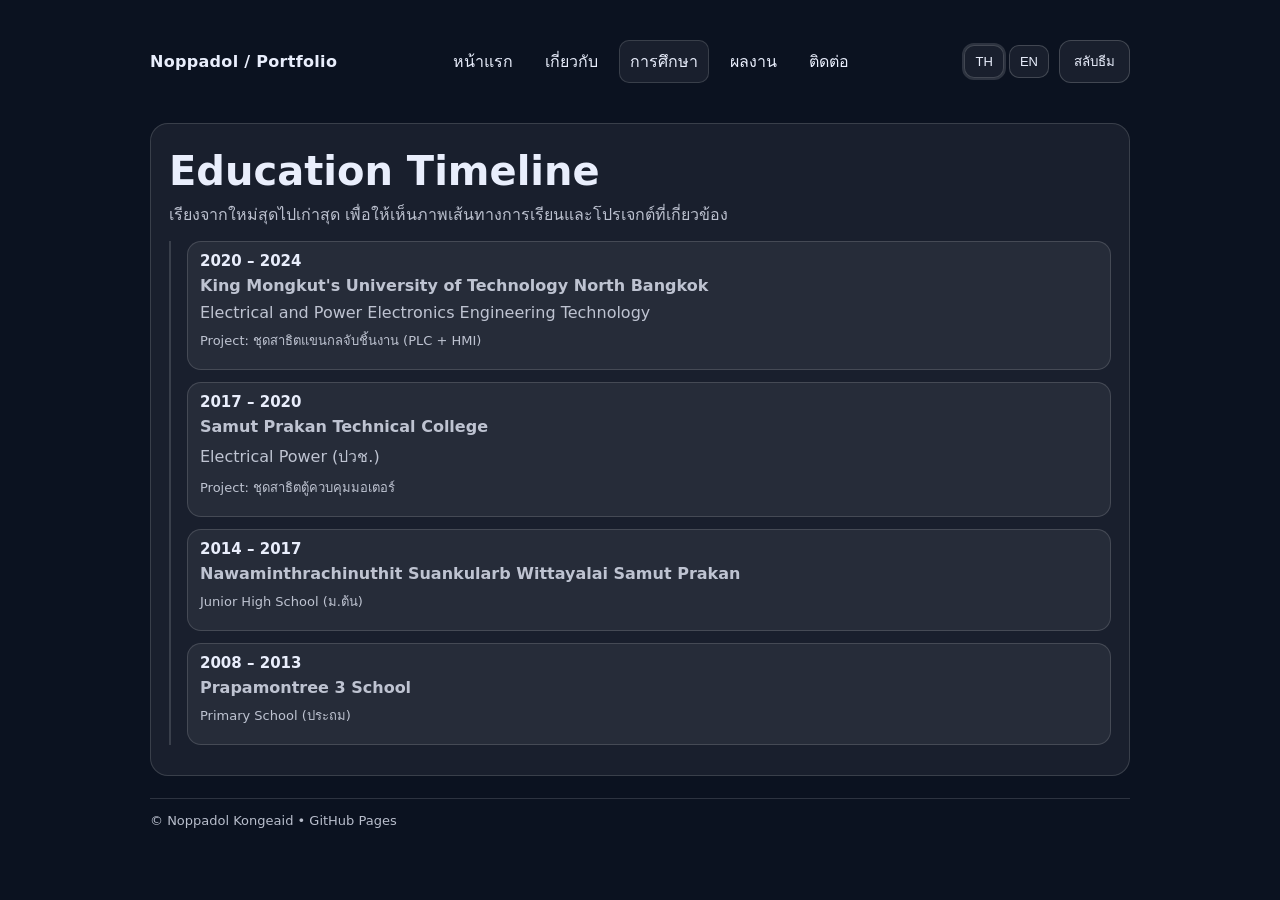
==== education.html @ ea0f9d46 "update: consistent education page + nav i18n" ====
<!doctype html>
<html lang="th">
<head>
  <meta charset="utf-8" />
  <meta name="viewport" content="width=device-width, initial-scale=1" />
  <title>Education | Noppadol</title>
  <link rel="stylesheet" href="./styles.css" />
</head>
<body>
  <div class="container">
    <div class="nav">
      <div class="brand">Noppadol / Portfolio</div>

      <div class="navlinks">
        <a class="link" href="./index.html" data-i18n="home">Home</a>
        <a class="link" href="./about.html" data-i18n="about">About</a>
        <a class="link" href="./education.html" data-i18n="education">Education</a>
        <a class="link" href="./projects.html" data-i18n="projects">Projects</a>
        <a class="link" href="./contact.html" data-i18n="contact">Contact</a>
      </div>

      <div class="nav-right">
        <div class="lang">
          <button class="btn btn-sm" id="thBtn" type="button">TH</button>
          <button class="btn btn-sm" id="enBtn" type="button">EN</button>
        </div>
        <button class="btn" id="themeBtn" type="button">สลับธีม</button>
      </div>
    </div>

    <div class="hero" style="grid-template-columns:1fr;">
      <div class="card">

        <!-- TH -->
        <div class="i18n i18n-th">
          <h1>Education Timeline</h1>
          <p>เรียงจากใหม่สุดไปเก่าสุด เพื่อให้เห็นภาพเส้นทางการเรียนและโปรเจกต์ที่เกี่ยวข้อง</p>

          <div class="timeline">
            <div class="timeline-item">
              <h3>2020 – 2024</h3>
              <p><b>King Mongkut's University of Technology North Bangkok</b></p>
              <p>Electrical and Power Electronics Engineering Technology</p>
              <p class="muted">Project: ชุดสาธิตแขนกลจับชิ้นงาน (PLC + HMI)</p>
            </div>

            <div class="timeline-item">
              <h3>2017 – 2020</h3>
              <p><b>Samut Prakan Technical College</b></p>
              <p>Electrical Power (ปวช.)</p>
              <p class="muted">Project: ชุดสาธิตตู้ควบคุมมอเตอร์</p>
            </div>

            <div class="timeline-item">
              <h3>2014 – 2017</h3>
              <p><b>Nawaminthrachinuthit Suankularb Wittayalai Samut Prakan</b></p>
              <p class="muted">Junior High School (ม.ต้น)</p>
            </div>

            <div class="timeline-item">
              <h3>2008 – 2013</h3>
              <p><b>Prapamontree 3 School</b></p>
              <p class="muted">Primary School (ประถม)</p>
            </div>
          </div>
        </div>

        <!-- EN -->
        <div class="i18n i18n-en">
          <h1>Education Timeline</h1>
          <p>Ordered from most recent to oldest to highlight the latest, most relevant academic work first.</p>

          <div class="timeline">
            <div class="timeline-item">
              <h3>2020 – 2024</h3>
              <p><b>King Mongkut's University of Technology North Bangkok</b></p>
              <p>Electrical and Power Electronics Engineering Technology</p>
              <p class="muted">Project: Workpiece-Catching Arm Demo (PLC + HMI)</p>
            </div>

            <div class="timeline-item">
              <h3>2017 – 2020</h3>
              <p><b>Samut Prakan Technical College</b></p>
              <p>Electrical Power (Vocational Certificate)</p>
              <p class="muted">Project: Motor Control Panel Demonstration Kit</p>
            </div>

            <div class="timeline-item">
              <h3>2014 – 2017</h3>
              <p><b>Nawaminthrachinuthit Suankularb Wittayalai Samut Prakan</b></p>
              <p class="muted">Junior High School</p>
            </div>

            <div class="timeline-item">
              <h3>2008 – 2013</h3>
              <p><b>Prapamontree 3 School</b></p>
              <p class="muted">Primary School</p>
            </div>
          </div>
        </div>

      </div>
    </div>

    <div class="footer muted">
      <span class="i18n i18n-th">© Noppadol Kongeaid • GitHub Pages</span>
      <span class="i18n i18n-en">© Noppadol Kongeaid • GitHub Pages</span>
    </div>
  </div>

  <script src="./app.js"></script>
</body>
</html>
---- styles.css ----
:root{
  --bg: #0b1220;
  --text: #e9eefc;
  --muted: rgba(233,238,252,.78);
  --card: rgba(255,255,255,.06);
  --border: rgba(255,255,255,.14);
  --btn-bg: rgba(255,255,255,.06);
  --btn-border: rgba(255,255,255,.18);
  --btn-hover: rgba(255,255,255,.10);
}

body.light{
  --bg: #f6f7fb;
  --text: #0b1220;
  --muted: rgba(11,18,32,.72);
  --card: rgba(11,18,32,.04);
  --border: rgba(11,18,32,.14);
  --btn-bg: rgba(11,18,32,.04);
  --btn-border: rgba(11,18,32,.18);
  --btn-hover: rgba(11,18,32,.08);
}

body{
  margin: 0;
  font-family: system-ui, sans-serif;
  background: var(--bg);
  color: var(--text);
}

.container{ max-width: 980px; margin: 0 auto; padding: 40px 20px; }

.nav{
  display:flex;
  justify-content:space-between;
  align-items:center;
  gap:12px;
}

.brand{ font-weight:700; letter-spacing:.3px; }

.nav-right{ display:flex; gap:10px; align-items:center; }

.btn{
  border: 1px solid var(--btn-border);
  background: var(--btn-bg);
  color: var(--text);
  padding: 10px 14px;
  border-radius: 12px;
  cursor: pointer;
}
.btn:hover{ background: var(--btn-hover); }

.btn-sm{ padding: 8px 10px; border-radius: 10px; font-size: 13px; }
.btn-active{ outline: 2px solid var(--border); }

.hero{
  margin-top: 40px;
  display:grid;
  grid-template-columns: 1.2fr .8fr;
  gap: 18px;
}

.card{
  border: 1px solid var(--border);
  background: var(--card);
  border-radius: 18px;
  padding: 18px;
}

h1{ margin: 6px 0 8px; font-size: 40px; line-height: 1.15; }
.subtitle{ margin: 0 0 14px; font-weight: 600; color: var(--muted); }

p{ margin: 0 0 12px; color: var(--muted); }

.tag{
  display:inline-block;
  padding:6px 10px;
  border-radius:999px;
  border:1px solid var(--border);
  background: var(--card);
  font-size:12px;
}

.actions{ display:flex; align-items:center; gap:12px; margin-top: 10px; }
.muted{ color: var(--muted); font-size: 13px; }

.meta{
  margin-top: 14px;
  display:grid;
  gap: 8px;
}
.meta-item{
  display:flex;
  justify-content:space-between;
  gap: 10px;
  padding: 10px 12px;
  border-radius: 14px;
  border: 1px solid var(--border);
  background: var(--card);
}
.k{ font-weight: 700; }
.v{ color: var(--muted); }

.h3{ margin: 6px 0 12px; }

.grid{
  display:grid;
  grid-template-columns: 1fr 1fr;
  gap: 12px;
}

.mini{
  padding: 12px;
  border-radius: 14px;
  border: 1px solid var(--border);
  background: var(--card);
}
.mini-title{ font-weight: 800; }

.footer{
  margin-top: 22px;
  padding-top: 14px;
  border-top: 1px solid var(--border);
}

/* i18n show/hide */
.i18n{ display:none; }
body.lang-th .i18n-th{ display:block; }
body.lang-en .i18n-en{ display:block; }

@media (max-width: 820px){
  .hero{ grid-template-columns: 1fr; }
  h1{ font-size: 34px; }
}
.navlinks{ display:flex; gap:10px; align-items:center; }
.link{
  text-decoration:none;
  color: var(--text);
  padding: 8px 10px;
  border-radius: 10px;
  border: 1px solid transparent;
}
.link:hover{
  background: var(--card);
  border-color: var(--border);
}
.link-active{
  background: var(--card);
  border-color: var(--border);
}
.alink{ color: var(--text); text-decoration: none; }
.alink:hover{ text-decoration: underline; }
/* Contact value long text formatting */
.v{
  text-align: right;
  max-width: 640px;
  white-space: normal;
  word-break: break-word;
}

/* Make address block nicer */
.addr{
  display: inline-block;
  text-align: right;
  line-height: 1.45;
}

/* Clickable links */
.alink{ color: var(--text); text-decoration: none; }
.alink:hover{ text-decoration: underline; }

/* Copy button */
.copy{
  margin-left: 10px;
  padding: 6px 10px;
  border-radius: 10px;
  border: 1px solid var(--border);
  background: var(--card);
  color: var(--text);
  cursor: pointer;
  font-size: 12px;
}
.copy:hover{ background: var(--btn-hover); }
/* Contact row layout fix */
.meta-item{
  align-items: flex-start; /* ให้แถวที่อยู่สูงได้ */
}

.v{
  width: 100%;
  text-align: right;
}

/* Address + button align */
.vline{
  display: flex;
  justify-content: flex-end;
  align-items: flex-start;
  gap: 10px;
}

.addr{
  display: inline-block;
  text-align: right;
  line-height: 1.45;
}

.copy{
  white-space: nowrap;
  height: fit-content;
  margin-left: 0; /* กันดันหลุดแนว */
}
/* Education Timeline */
.timeline{
  margin-top: 14px;
  padding-left: 16px;
  border-left: 2px solid var(--border);
}
.timeline-item{
  padding: 10px 12px;
  margin: 0 0 12px;
  border-radius: 14px;
  border: 1px solid var(--border);
  background: var(--card);
}
.timeline-item h3{
  margin: 0 0 6px;
  font-size: 15px;
}
.timeline-item p{
  margin: 0 0 8px;
}
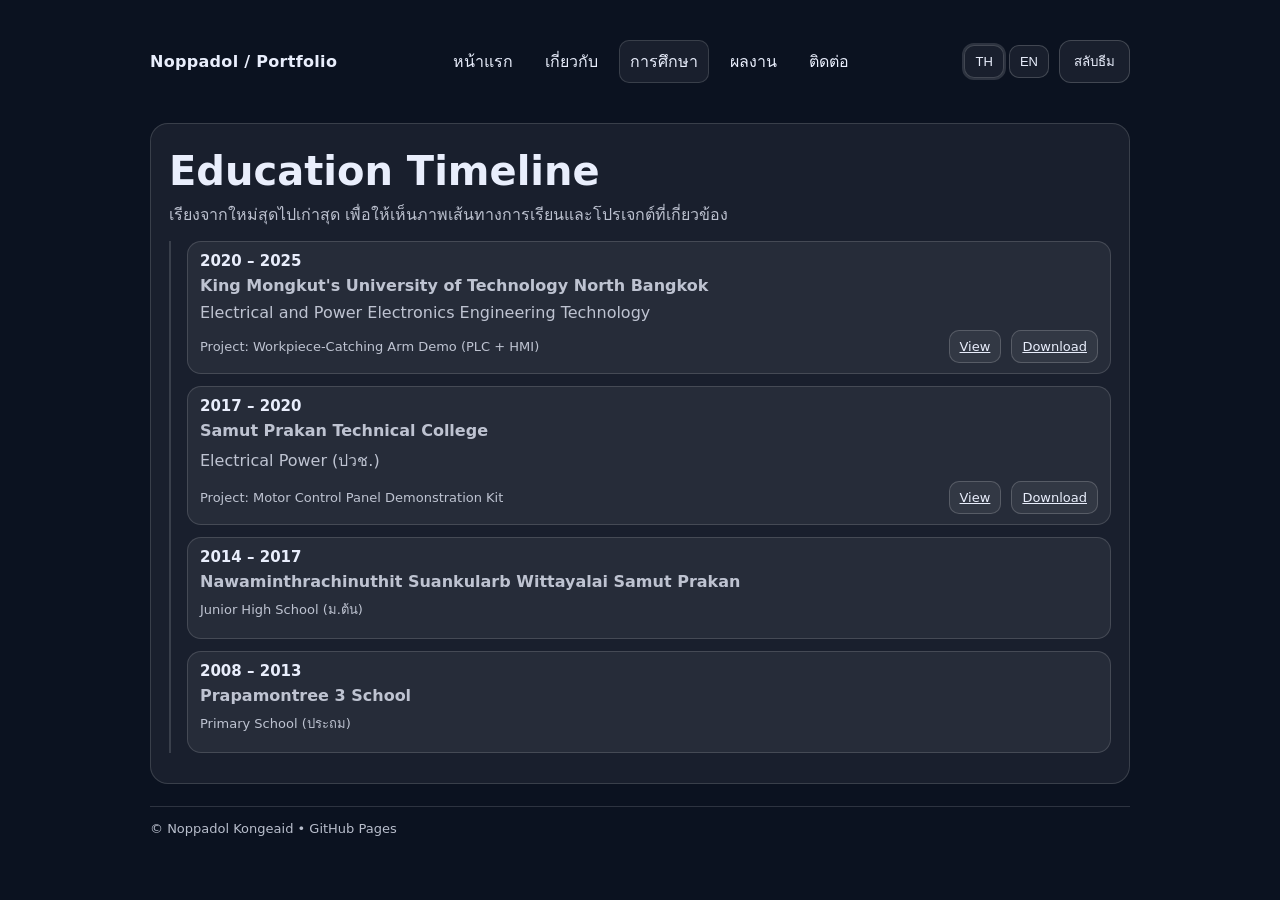
==== commit b81bd067: "add: downloadable project pdf in education" ====
--- a/education.html
+++ b/education.html
@@ -38,17 +38,25 @@
 
           <div class="timeline">
             <div class="timeline-item">
-              <h3>2020 – 2024</h3>
+              <h3>2020 – 2025</h3>
               <p><b>King Mongkut's University of Technology North Bangkok</b></p>
               <p>Electrical and Power Electronics Engineering Technology</p>
-              <p class="muted">Project: ชุดสาธิตแขนกลจับชิ้นงาน (PLC + HMI)</p>
+              <div class="project-row">
+  <span class="muted">Project: Workpiece-Catching Arm Demo (PLC + HMI)</span>
+  <a class="btn btn-sm" href="./assets/robotic-arm-plc-hmi.pdf" target="_blank" rel="noopener">View</a>
+  <a class="btn btn-sm" href="./assets/robotic-arm-plc-hmi.pdf" download>Download</a>
+</div>
             </div>
 
             <div class="timeline-item">
               <h3>2017 – 2020</h3>
               <p><b>Samut Prakan Technical College</b></p>
               <p>Electrical Power (ปวช.)</p>
-              <p class="muted">Project: ชุดสาธิตตู้ควบคุมมอเตอร์</p>
+              <div class="project-row">
+  <span class="muted">Project: Motor Control Panel Demonstration Kit</span>
+  <a class="btn btn-sm" href="./assets/motor-control-panel-demo.pdf" target="_blank" rel="noopener">View</a>
+  <a class="btn btn-sm" href="./assets/motor-control-panel-demo.pdf" download>Download</a>
+</div>
             </div>
 
             <div class="timeline-item">
--- a/styles.css
+++ b/styles.css
@@ -229,4 +229,15 @@
 }
 .timeline-item p{
   margin: 0 0 8px;
+}
+.project-row{
+  display:flex;
+  gap:10px;
+  align-items:center;
+  flex-wrap:wrap;
+  margin-top:8px;
+}
+.project-row .muted{
+  flex: 1 1 auto;
+  min-width: 220px;
 }
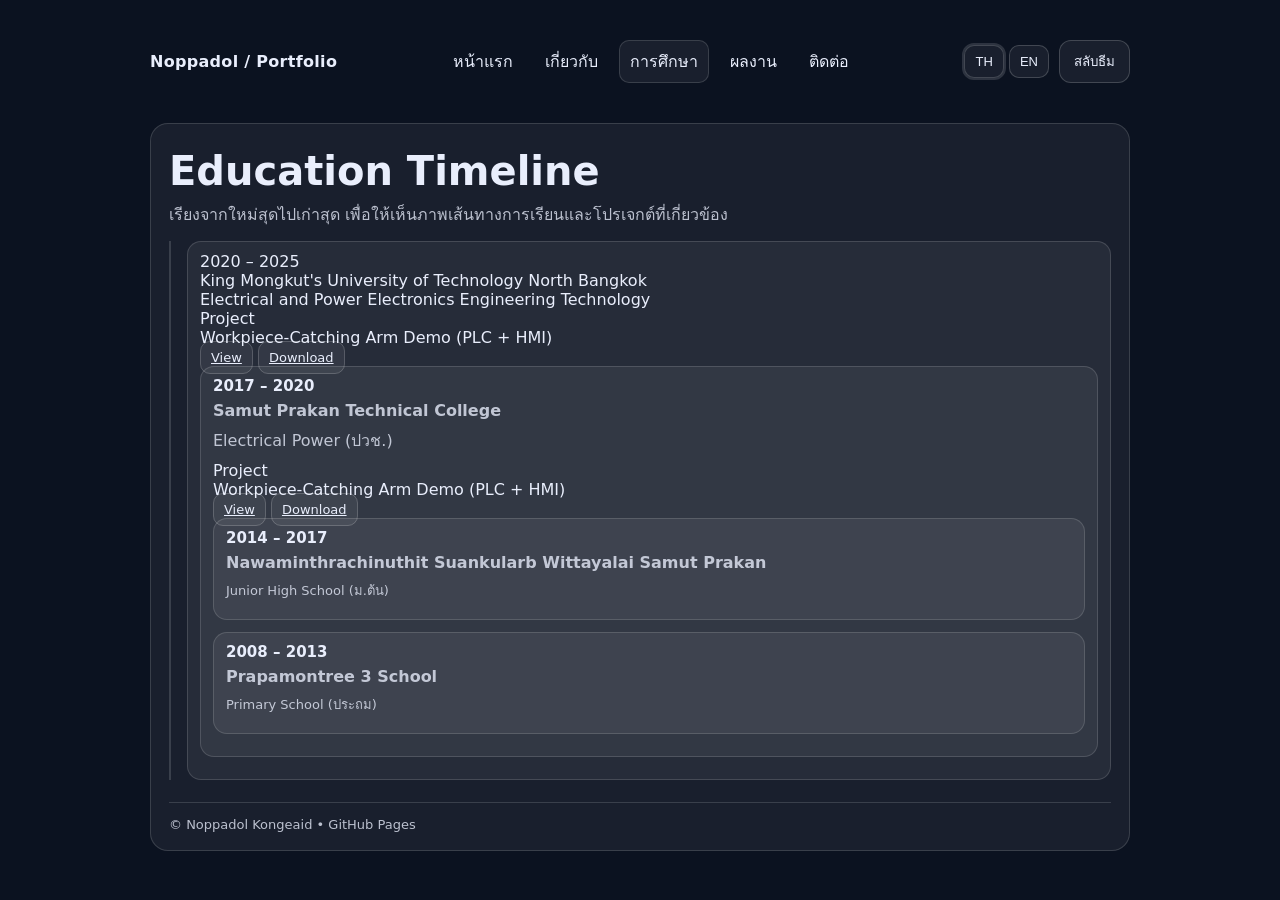
==== commit b63d9b5b: "style: polish education timeline UI" ====
--- a/education.html
+++ b/education.html
@@ -38,26 +38,38 @@
 
           <div class="timeline">
             <div class="timeline-item">
-              <h3>2020 – 2025</h3>
-              <p><b>King Mongkut's University of Technology North Bangkok</b></p>
-              <p>Electrical and Power Electronics Engineering Technology</p>
-              <div class="project-row">
-  <span class="muted">Project: Workpiece-Catching Arm Demo (PLC + HMI)</span>
-  <a class="btn btn-sm" href="./assets/robotic-arm-plc-hmi.pdf" target="_blank" rel="noopener">View</a>
-  <a class="btn btn-sm" href="./assets/robotic-arm-plc-hmi.pdf" download>Download</a>
+              <div class="edu-top">
+  <span class="edu-year">2020 – 2025</span>
 </div>
-            </div>
+<div class="edu-school">King Mongkut's University of Technology North Bangkok</div>
+<div class="edu-major">Electrical and Power Electronics Engineering Technology</div>
+              <div class="proj">
+                <div class="proj-left">
+                <div class="proj-label">Project</div>
+                 <div class="proj-title">Workpiece-Catching Arm Demo (PLC + HMI)</div>
+                 </div>
+
+                 <div class="proj-actions">
+               <a class="btn btn-ghost btn-sm" href="./assets/robotic-arm-plc-hmi.pdf" target="_blank" rel="noopener">View</a>
+                 <a class="btn btn-primary btn-sm" href="./assets/robotic-arm-plc-hmi.pdf" download>Download</a>
+                 </div>
+              </div>
 
             <div class="timeline-item">
               <h3>2017 – 2020</h3>
               <p><b>Samut Prakan Technical College</b></p>
               <p>Electrical Power (ปวช.)</p>
-              <div class="project-row">
-  <span class="muted">Project: Motor Control Panel Demonstration Kit</span>
-  <a class="btn btn-sm" href="./assets/motor-control-panel-demo.pdf" target="_blank" rel="noopener">View</a>
-  <a class="btn btn-sm" href="./assets/motor-control-panel-demo.pdf" download>Download</a>
-</div>
-            </div>
+              <div class="proj">
+                <div class="proj-left">
+                <div class="proj-label">Project</div>
+                 <div class="proj-title">Workpiece-Catching Arm Demo (PLC + HMI)</div>
+                 </div>
+
+                 <div class="proj-actions">
+               <a class="btn btn-ghost btn-sm" href="./assets/motor-control-panel-demo.pdf" target="_blank" rel="noopener">View</a>
+                 <a class="btn btn-primary btn-sm" href="./assets/motor-control-panel-demo.pdf" download>Download</a>
+                 </div>
+              </div>
 
             <div class="timeline-item">
               <h3>2014 – 2017</h3>
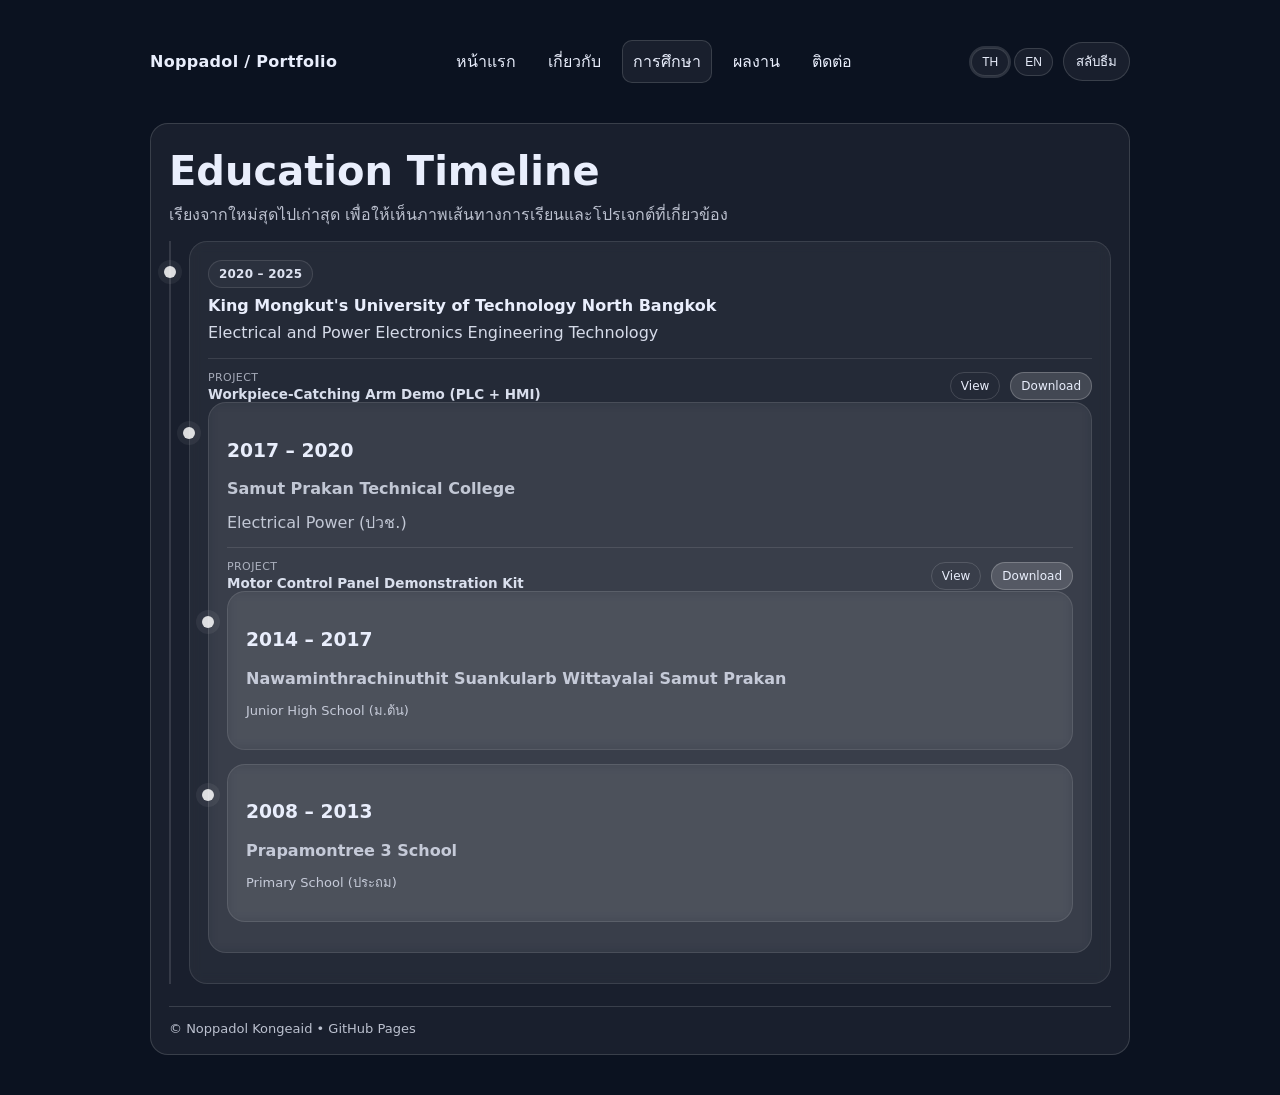
==== commit e83745b4: "style: polish education project row" ====
--- a/education.html
+++ b/education.html
@@ -44,32 +44,32 @@
 <div class="edu-school">King Mongkut's University of Technology North Bangkok</div>
 <div class="edu-major">Electrical and Power Electronics Engineering Technology</div>
               <div class="proj">
-                <div class="proj-left">
-                <div class="proj-label">Project</div>
-                 <div class="proj-title">Workpiece-Catching Arm Demo (PLC + HMI)</div>
-                 </div>
+  <div class="proj-left">
+    <div class="proj-label">Project</div>
+    <div class="proj-title">Workpiece-Catching Arm Demo (PLC + HMI)</div>
+  </div>
 
-                 <div class="proj-actions">
-               <a class="btn btn-ghost btn-sm" href="./assets/robotic-arm-plc-hmi.pdf" target="_blank" rel="noopener">View</a>
-                 <a class="btn btn-primary btn-sm" href="./assets/robotic-arm-plc-hmi.pdf" download>Download</a>
-                 </div>
-              </div>
+  <div class="proj-actions">
+    <a class="btn btn-ghost btn-sm" href="./assets/robotic-arm-plc-hmi.pdf" target="_blank" rel="noopener">View</a>
+    <a class="btn btn-primary btn-sm" href="./assets/robotic-arm-plc-hmi.pdf" download>Download</a>
+  </div>
+</div>
 
             <div class="timeline-item">
               <h3>2017 – 2020</h3>
               <p><b>Samut Prakan Technical College</b></p>
               <p>Electrical Power (ปวช.)</p>
               <div class="proj">
-                <div class="proj-left">
-                <div class="proj-label">Project</div>
-                 <div class="proj-title">Workpiece-Catching Arm Demo (PLC + HMI)</div>
-                 </div>
+  <div class="proj-left">
+    <div class="proj-label">Project</div>
+    <div class="proj-title">Motor Control Panel Demonstration Kit</div>
+  </div>
 
-                 <div class="proj-actions">
-               <a class="btn btn-ghost btn-sm" href="./assets/motor-control-panel-demo.pdf" target="_blank" rel="noopener">View</a>
-                 <a class="btn btn-primary btn-sm" href="./assets/motor-control-panel-demo.pdf" download>Download</a>
-                 </div>
-              </div>
+  <div class="proj-actions">
+    <a class="btn btn-ghost btn-sm" href="./assets/motor-control-panel-demo.pdf" target="_blank" rel="noopener">View</a>
+    <a class="btn btn-primary btn-sm" href="./assets/motor-control-panel-demo.pdf" download>Download</a>
+  </div>
+</div>
 
             <div class="timeline-item">
               <h3>2014 – 2017</h3>
--- a/styles.css
+++ b/styles.css
@@ -210,34 +210,189 @@
   height: fit-content;
   margin-left: 0; /* กันดันหลุดแนว */
 }
-/* Education Timeline */
-.timeline{
+/* ===== Education Timeline polish ===== */
+.timeline {
   margin-top: 14px;
-  padding-left: 16px;
-  border-left: 2px solid var(--border);
-}
-.timeline-item{
-  padding: 10px 12px;
+  padding-left: 18px;
+  border-left: 2px solid rgba(255,255,255,.12);
+}
+
+.timeline-item {
+  position: relative;
+  margin: 0 0 14px;
+  padding: 18px 18px 16px;
+  border-radius: 18px;
+  border: 1px solid rgba(255,255,255,.10);
+  background: rgba(255,255,255,.05);
+  backdrop-filter: blur(6px);
+}
+
+.timeline-item::before{
+  content:"";
+  position:absolute;
+  left:-26px;
+  top:24px;
+  width:12px;
+  height:12px;
+  border-radius:999px;
+  background: rgba(255,255,255,.85);
+  box-shadow: 0 0 0 6px rgba(255,255,255,.06);
+}
+
+.edu-top{
+  display:flex;
+  gap:10px;
+  align-items:center;
+  justify-content:space-between;
+  flex-wrap:wrap;
+  margin-bottom:8px;
+}
+
+.edu-year{
+  display:inline-flex;
+  align-items:center;
+  gap:8px;
+  font-weight:700;
+  font-size:13px;
+  letter-spacing:.2px;
+  padding:6px 10px;
+  border-radius:999px;
+  border:1px solid rgba(255,255,255,.12);
+  background: rgba(255,255,255,.04);
+  opacity:.95;
+}
+
+.edu-school{
+  margin: 2px 0 6px;
+  font-size: 16px;
+  font-weight: 800;
+}
+
+.edu-major{
+  margin: 0 0 10px;
+  opacity: .9;
+  line-height: 1.55;
+}
+
+.edu-sub{
   margin: 0 0 12px;
-  border-radius: 14px;
-  border: 1px solid var(--border);
-  background: var(--card);
-}
-.timeline-item h3{
-  margin: 0 0 6px;
-  font-size: 15px;
-}
-.timeline-item p{
-  margin: 0 0 8px;
-}
-.project-row{
+  opacity: .75;
+  font-size: 13px;
+}
+
+/* Project row layout */
+.proj{
+  display:flex;
+  gap:12px;
+  align-items:center;
+  justify-content:space-between;
+  flex-wrap:wrap;
+  padding-top:12px;
+  margin-top:12px;
+  border-top: 1px solid rgba(255,255,255,.10);
+}
+
+.proj-left{
+  min-width: 240px;
+  flex: 1 1 auto;
+}
+
+.proj-label{
+  font-size: 11px;
+  opacity: .65;
+  letter-spacing: .4px;
+  text-transform: uppercase;
+  margin-bottom: 2px;
+}
+
+.proj-title{
+  font-size: 13.5px;
+  font-weight: 700;
+  opacity: .92;
+}
+
+.proj-actions{
   display:flex;
   gap:10px;
   align-items:center;
-  flex-wrap:wrap;
-  margin-top:8px;
-}
-.project-row .muted{
-  flex: 1 1 auto;
-  min-width: 220px;
+}
+
+/* Education — project row (tight + premium) */
+.proj{
+  display:flex;
+  align-items:center;
+  justify-content:space-between;
+  gap:14px;
+  padding-top:12px;
+  margin-top:12px;
+  border-top:1px solid rgba(255,255,255,.10);
+}
+
+.proj-left{
+  flex:1 1 auto;
+  min-width:260px;
+}
+
+.proj-label{
+  font-size:11px;
+  opacity:.65;
+  letter-spacing:.4px;
+  text-transform:uppercase;
+  margin-bottom:2px;
+}
+
+.proj-title{
+  font-size:13.5px;
+  font-weight:700;
+  opacity:.92;
+}
+
+.proj-actions{
+  display:flex;
+  gap:10px;
+  align-items:center;
+}
+
+/* Buttons — unify look */
+.btn{
+  border-radius:999px;
+  border:1px solid rgba(255,255,255,.14);
+  background:rgba(255,255,255,.06);
+  padding:8px 12px;
+  text-decoration:none;
+  display:inline-flex;
+  align-items:center;
+  justify-content:center;
+  transition:transform .12s ease, background .12s ease, border-color .12s ease;
+}
+
+.btn-sm{ padding:6px 10px; font-size:12px; }
+
+.btn:hover{
+  transform:translateY(-1px);
+  border-color:rgba(255,255,255,.22);
+  background:rgba(255,255,255,.09);
+}
+
+.btn-ghost{ background:transparent; }
+
+.btn-primary{
+  background:rgba(255,255,255,.14);
+  border-color:rgba(255,255,255,.22);
+}
+.btn-primary:hover{ background:rgba(255,255,255,.18); }
+
+/* Mobile */
+@media (max-width: 640px){
+  .proj-left{ min-width:180px; }
+}
+.edu-year{
+  display:inline-flex;
+  font-weight:800;
+  font-size:12px;
+  padding:6px 10px;
+  border-radius:999px;
+  border:1px solid rgba(255,255,255,.12);
+  background:rgba(255,255,255,.04);
+  opacity:.95;
 }
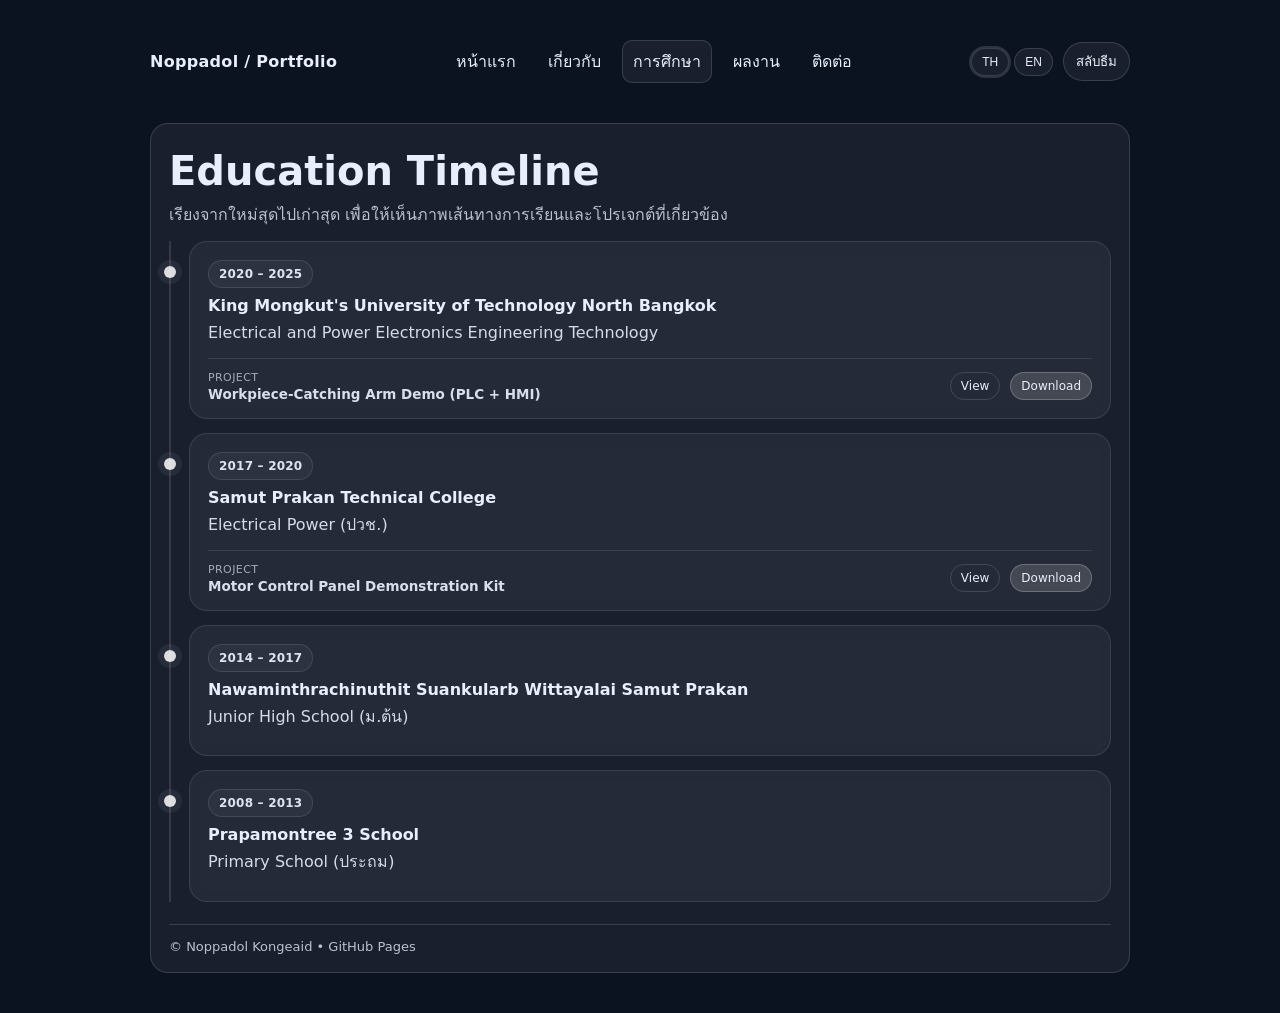
==== commit 40abb722: "style: polish education project row" ====
--- a/education.html
+++ b/education.html
@@ -36,87 +36,124 @@
           <h1>Education Timeline</h1>
           <p>เรียงจากใหม่สุดไปเก่าสุด เพื่อให้เห็นภาพเส้นทางการเรียนและโปรเจกต์ที่เกี่ยวข้อง</p>
 
-          <div class="timeline">
-            <div class="timeline-item">
-              <div class="edu-top">
-  <span class="edu-year">2020 – 2025</span>
-</div>
-<div class="edu-school">King Mongkut's University of Technology North Bangkok</div>
-<div class="edu-major">Electrical and Power Electronics Engineering Technology</div>
-              <div class="proj">
-  <div class="proj-left">
-    <div class="proj-label">Project</div>
-    <div class="proj-title">Workpiece-Catching Arm Demo (PLC + HMI)</div>
+ <div class="timeline">
+
+  <div class="timeline-item">
+    <div class="edu-top">
+      <span class="edu-year">2020 – 2025</span>
+    </div>
+    <div class="edu-school">King Mongkut's University of Technology North Bangkok</div>
+    <div class="edu-major">Electrical and Power Electronics Engineering Technology</div>
+
+    <div class="proj">
+      <div class="proj-left">
+        <div class="proj-label">Project</div>
+        <div class="proj-title">Workpiece-Catching Arm Demo (PLC + HMI)</div>
+      </div>
+      <div class="proj-actions">
+        <a class="btn btn-ghost btn-sm" href="./assets/robotic-arm-plc-hmi.pdf" target="_blank" rel="noopener">View</a>
+        <a class="btn btn-primary btn-sm" href="./assets/robotic-arm-plc-hmi.pdf" download>Download</a>
+      </div>
+    </div>
   </div>
 
-  <div class="proj-actions">
-    <a class="btn btn-ghost btn-sm" href="./assets/robotic-arm-plc-hmi.pdf" target="_blank" rel="noopener">View</a>
-    <a class="btn btn-primary btn-sm" href="./assets/robotic-arm-plc-hmi.pdf" download>Download</a>
-  </div>
-</div>
+  <div class="timeline-item">
+    <div class="edu-top">
+      <span class="edu-year">2017 – 2020</span>
+    </div>
+    <div class="edu-school">Samut Prakan Technical College</div>
+    <div class="edu-major">Electrical Power (ปวช.)</div>
 
-            <div class="timeline-item">
-              <h3>2017 – 2020</h3>
-              <p><b>Samut Prakan Technical College</b></p>
-              <p>Electrical Power (ปวช.)</p>
-              <div class="proj">
-  <div class="proj-left">
-    <div class="proj-label">Project</div>
-    <div class="proj-title">Motor Control Panel Demonstration Kit</div>
+    <div class="proj">
+      <div class="proj-left">
+        <div class="proj-label">Project</div>
+        <div class="proj-title">Motor Control Panel Demonstration Kit</div>
+      </div>
+      <div class="proj-actions">
+        <a class="btn btn-ghost btn-sm" href="./assets/motor-control-panel-demo.pdf" target="_blank" rel="noopener">View</a>
+        <a class="btn btn-primary btn-sm" href="./assets/motor-control-panel-demo.pdf" download>Download</a>
+      </div>
+    </div>
   </div>
 
-  <div class="proj-actions">
-    <a class="btn btn-ghost btn-sm" href="./assets/motor-control-panel-demo.pdf" target="_blank" rel="noopener">View</a>
-    <a class="btn btn-primary btn-sm" href="./assets/motor-control-panel-demo.pdf" download>Download</a>
+  <div class="timeline-item">
+    <div class="edu-top">
+      <span class="edu-year">2014 – 2017</span>
+    </div>
+    <div class="edu-school">Nawaminthrachinuthit Suankularb Wittayalai Samut Prakan</div>
+    <div class="edu-major">Junior High School (ม.ต้น)</div>
   </div>
+
+  <div class="timeline-item">
+    <div class="edu-top">
+      <span class="edu-year">2008 – 2013</span>
+    </div>
+    <div class="edu-school">Prapamontree 3 School</div>
+    <div class="edu-major">Primary School (ประถม)</div>
+  </div>
+
 </div>
-
-            <div class="timeline-item">
-              <h3>2014 – 2017</h3>
-              <p><b>Nawaminthrachinuthit Suankularb Wittayalai Samut Prakan</b></p>
-              <p class="muted">Junior High School (ม.ต้น)</p>
-            </div>
-
-            <div class="timeline-item">
-              <h3>2008 – 2013</h3>
-              <p><b>Prapamontree 3 School</b></p>
-              <p class="muted">Primary School (ประถม)</p>
-            </div>
-          </div>
-        </div>
-
         <!-- EN -->
         <div class="i18n i18n-en">
           <h1>Education Timeline</h1>
           <p>Ordered from most recent to oldest to highlight the latest, most relevant academic work first.</p>
 
           <div class="timeline">
-            <div class="timeline-item">
-              <h3>2020 – 2024</h3>
-              <p><b>King Mongkut's University of Technology North Bangkok</b></p>
-              <p>Electrical and Power Electronics Engineering Technology</p>
-              <p class="muted">Project: Workpiece-Catching Arm Demo (PLC + HMI)</p>
-            </div>
 
-            <div class="timeline-item">
-              <h3>2017 – 2020</h3>
-              <p><b>Samut Prakan Technical College</b></p>
-              <p>Electrical Power (Vocational Certificate)</p>
-              <p class="muted">Project: Motor Control Panel Demonstration Kit</p>
-            </div>
+  <div class="timeline-item">
+    <div class="edu-top">
+      <span class="edu-year">2020 – 2025</span>
+    </div>
+    <div class="edu-school">King Mongkut's University of Technology North Bangkok</div>
+    <div class="edu-major">Electrical and Power Electronics Engineering Technology</div>
 
-            <div class="timeline-item">
-              <h3>2014 – 2017</h3>
-              <p><b>Nawaminthrachinuthit Suankularb Wittayalai Samut Prakan</b></p>
-              <p class="muted">Junior High School</p>
-            </div>
+    <div class="proj">
+      <div class="proj-left">
+        <div class="proj-label">Project</div>
+        <div class="proj-title">Workpiece-Catching Arm Demo (PLC + HMI)</div>
+      </div>
+      <div class="proj-actions">
+        <a class="btn btn-ghost btn-sm" href="./assets/robotic-arm-plc-hmi.pdf" target="_blank" rel="noopener">View</a>
+        <a class="btn btn-primary btn-sm" href="./assets/robotic-arm-plc-hmi.pdf" download>Download</a>
+      </div>
+    </div>
+  </div>
 
-            <div class="timeline-item">
-              <h3>2008 – 2013</h3>
-              <p><b>Prapamontree 3 School</b></p>
-              <p class="muted">Primary School</p>
-            </div>
-          </div>
+  <div class="timeline-item">
+    <div class="edu-top">
+      <span class="edu-year">2017 – 2020</span>
+    </div>
+    <div class="edu-school">Samut Prakan Technical College</div>
+    <div class="edu-major">Electrical Power (ปวช.)</div>
+
+    <div class="proj">
+      <div class="proj-left">
+        <div class="proj-label">Project</div>
+        <div class="proj-title">Motor Control Panel Demonstration Kit</div>
+      </div>
+      <div class="proj-actions">
+        <a class="btn btn-ghost btn-sm" href="./assets/motor-control-panel-demo.pdf" target="_blank" rel="noopener">View</a>
+        <a class="btn btn-primary btn-sm" href="./assets/motor-control-panel-demo.pdf" download>Download</a>
+      </div>
+    </div>
+  </div>
+
+  <div class="timeline-item">
+    <div class="edu-top">
+      <span class="edu-year">2014 – 2017</span>
+    </div>
+    <div class="edu-school">Nawaminthrachinuthit Suankularb Wittayalai Samut Prakan</div>
+    <div class="edu-major">Junior High School (ม.ต้น)</div>
+  </div>
+
+  <div class="timeline-item">
+    <div class="edu-top">
+      <span class="edu-year">2008 – 2013</span>
+    </div>
+    <div class="edu-school">Prapamontree 3 School</div>
+    <div class="edu-major">Primary School (ประถม)</div>
+  </div>
+
         </div>
 
       </div>
